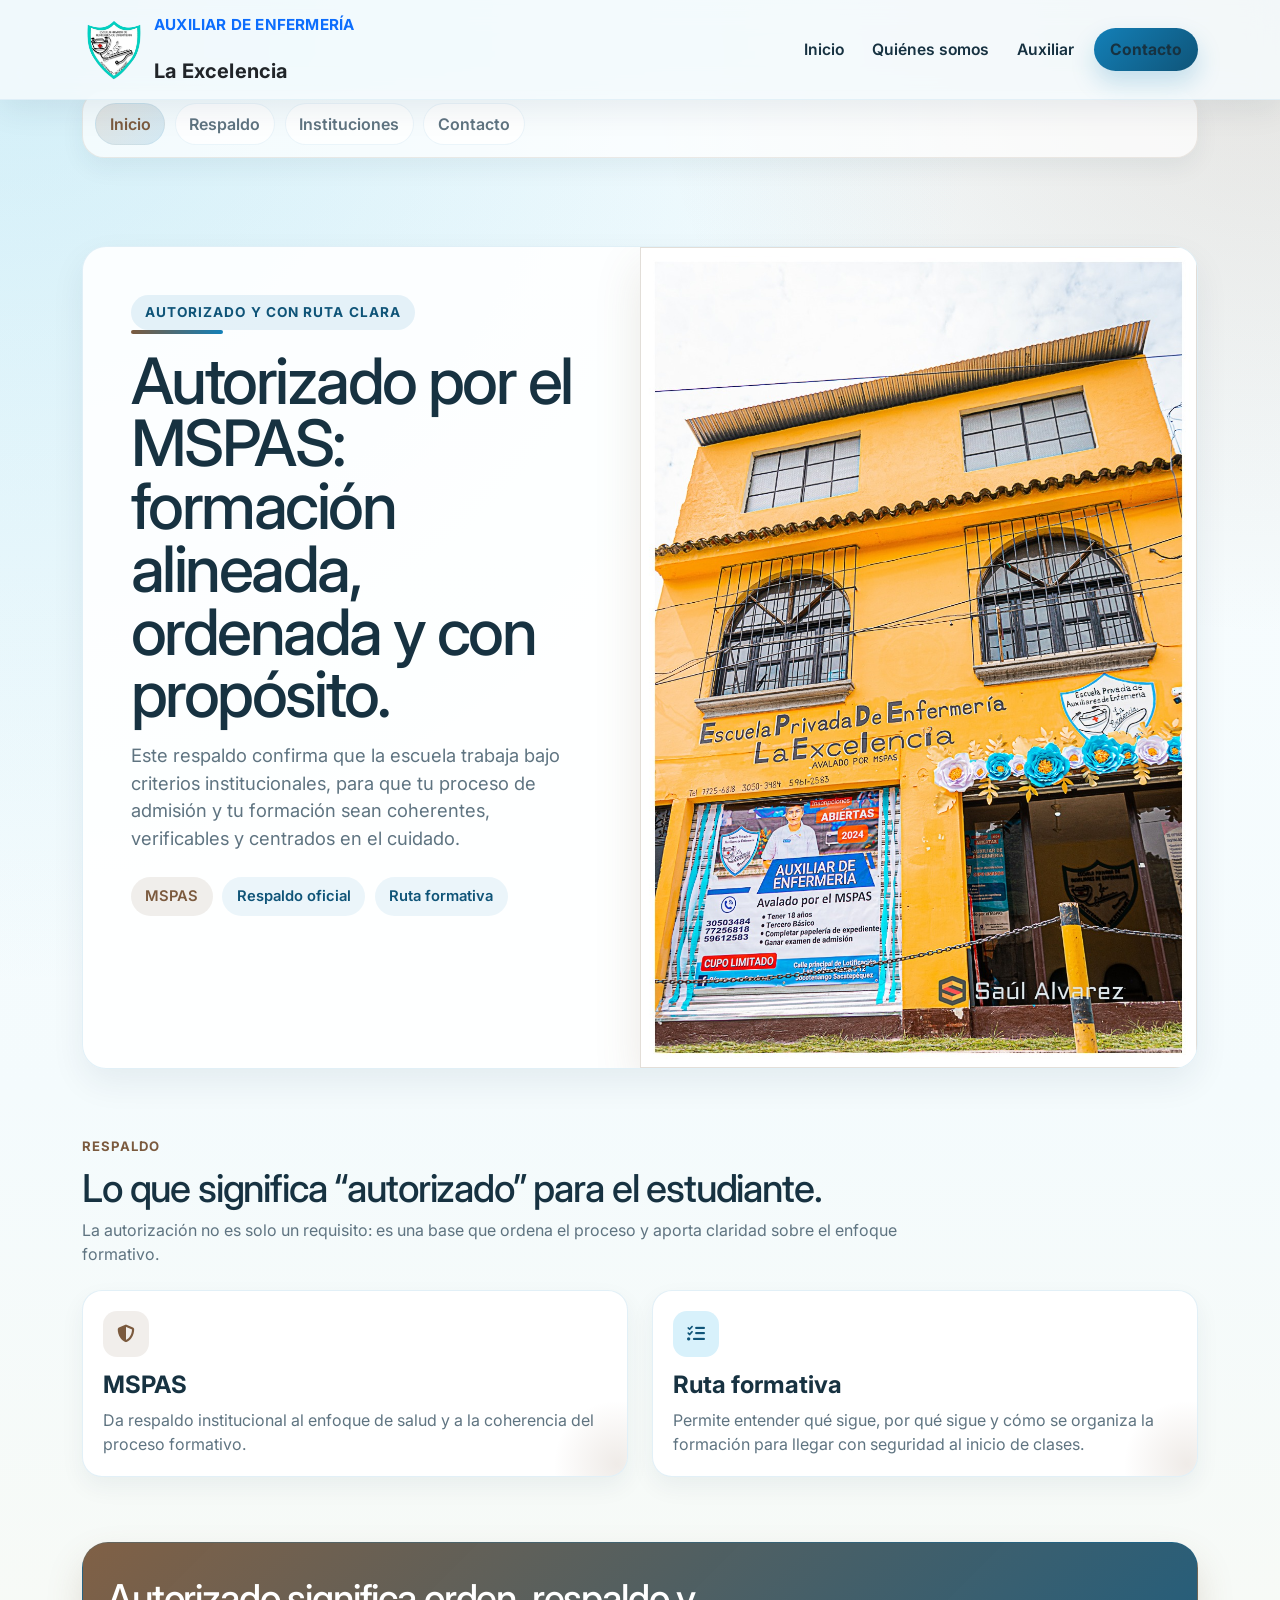
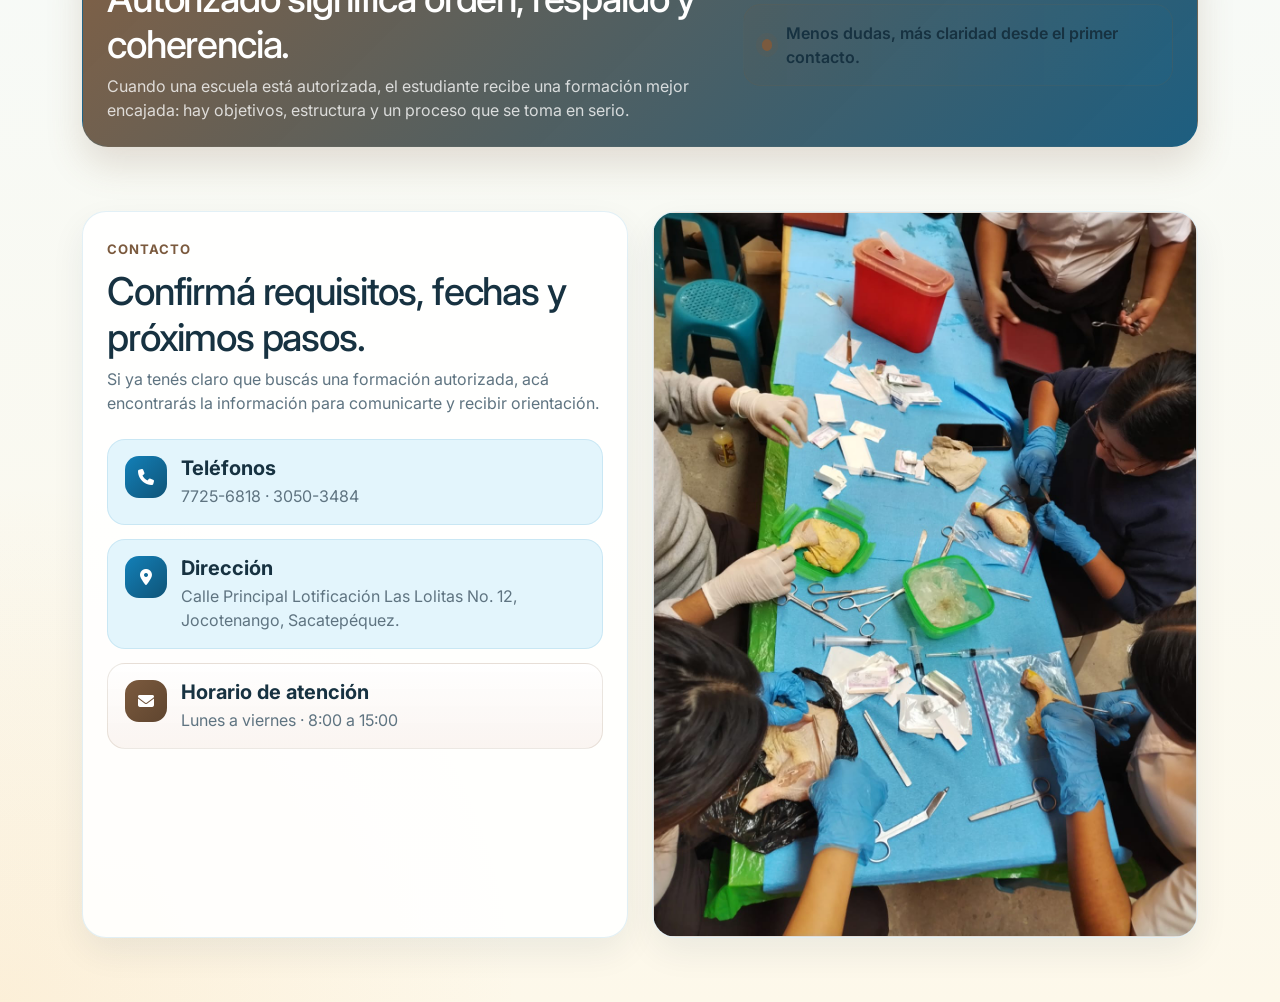
==== pages/autorizado.html @ ec1b969f "first commit" ====
<!DOCTYPE html>
<html lang="es">
<head>
	<meta charset="UTF-8">
	<meta name="viewport" content="width=device-width, initial-scale=1.0">
	<title>Autorizado | La Excelencia</title>
	<link rel="stylesheet" href="https://cdnjs.cloudflare.com/ajax/libs/font-awesome/6.5.1/css/all.min.css">
	<link rel="preconnect" href="https://fonts.googleapis.com">
	<link rel="preconnect" href="https://fonts.gstatic.com" crossorigin>
	<link href="https://fonts.googleapis.com/css2?family=Inter:wght@400;500;600;700;800&display=swap" rel="stylesheet">
	<link href="https://cdn.jsdelivr.net/npm/bootstrap@5.3.8/dist/css/bootstrap.min.css" rel="stylesheet">
	<link rel="stylesheet" href="../assets/css/index.css">
</head>
<body>
<nav class="navbar navbar-expand-lg navbar-light fixed-top">
	<div class="container">
		<a class="navbar-brand d-flex align-items-center text-dark fw-bold" href="../index.html">
			<img src="../assets/img/logo.png" alt="Logo" class="me-2 logo-navbar">
			<div class="lh-sm"><span class="brand-copy d-block text-uppercase text-primary">Auxiliar de Enfermería</span><br>La Excelencia</div>
		</a>
		<button class="navbar-toggler" type="button" data-bs-toggle="collapse" data-bs-target="#menuPrincipal" aria-controls="menuPrincipal" aria-expanded="false" aria-label="Abrir menú"><span class="navbar-toggler-icon"></span></button>
		<div class="collapse navbar-collapse" id="menuPrincipal">
			<ul class="navbar-nav mb-2 mb-lg-0 ms-auto">
				<li class="nav-item"><a class="nav-link" href="../index.html">Inicio</a></li>
				<li class="nav-item"><a class="nav-link" href="quienes-somos.html">Quiénes somos</a></li>
				<li class="nav-item"><a class="nav-link" href="auxiliar.html">Auxiliar</a></li>
				<li class="nav-item"><a class="nav-link btn btn-primary text-white px-3" href="contacto.html">Contacto</a></li>
			</ul>
		</div>
	</div>
</nav>

<main>
	<section class="page-nav">
		<div class="container">
			<nav class="nav flex-wrap">
				<a class="nav-link active" href="#inicio">Inicio</a>
				<a class="nav-link" href="#respaldo">Respaldo</a>
				<a class="nav-link" href="#instituciones">Instituciones</a>
				<a class="nav-link" href="#contacto">Contacto</a>
			</nav>
		</div>
	</section>


	<section class="hero-section" id="inicio">
		<div class="container">
			<div class="card-soft">
				<div class="row g-0 align-items-stretch">
					<div class="col-lg-6 p-4 p-lg-5">
						<span class="eyebrow">Autorizado y con ruta clara</span>
						<div class="accent-line"></div>
						<h1 class="hero-title mt-3">Autorizado por el MSPAS: formación alineada, ordenada y con propósito.</h1>
						<p class="hero-lead mb-4">Este respaldo confirma que la escuela trabaja bajo criterios institucionales, para que tu proceso de admisión y tu formación sean coherentes, verificables y centrados en el cuidado.</p>
						<div class="pill-row">
							<span class="pill pill--cafe">MSPAS</span>
							<span class="pill">Respaldo oficial</span>
							<span class="pill">Ruta formativa</span>
						</div>
					</div>
					<div class="col-lg-6">
						<div class="image-card h-100">
							<img src="../assets/img/fachada-escuela-privada-de-enfermeria-la-excelencia.jpg" alt="Fachada de la Escuela La Excelencia" class="section-image hero-image--accent">
						</div>
					</div>
				</div>
			</div>
		</div>
	</section>

<section class="section-block section-block--tight" id="respaldo">
		<div class="container">
			<div class="section-note mb-4">
				<span class="section-kicker section-kicker--cafe">Respaldo</span>
				<h2 class="section-title mt-2">Lo que significa “autorizado” para el estudiante.</h2>
				<p class="text-soft mb-0">La autorización no es solo un requisito: es una base que ordena el proceso y aporta claridad sobre el enfoque formativo.</p>
			</div>
			<div class="row g-4 align-items-stretch">
				<div class="col-lg-6">
					<div class="feature-card h-100">
						<div class="feature-icon feature-icon--cafe"><i class="fa-solid fa-shield-halved"></i></div>
						<h2 class="h4 fw-bold">MSPAS</h2>
						<p class="text-soft mb-0">Da respaldo institucional al enfoque de salud y a la coherencia del proceso formativo.</p>
					</div>
				</div>
				<div class="col-lg-6">
					<div class="feature-card h-100">
						<div class="feature-icon"><i class="fa-solid fa-list-check"></i></div>
						<h2 class="h4 fw-bold">Ruta formativa</h2>
						<p class="text-soft mb-0">Permite entender qué sigue, por qué sigue y cómo se organiza la formación para llegar con seguridad al inicio de clases.</p>
					</div>
				</div>
			</div>
		</div>
	</section>


	<section class="section-block pt-0" id="instituciones">
		<div class="container">
			<div class="card-soft info-banner info-banner--cafe">
				<div class="row g-4 align-items-center">
					<div class="col-lg-7">
						<h2 class="section-title text-white mt-2">Autorizado significa orden, respaldo y coherencia.</h2>
						<p class="text-soft mb-0">Cuando una escuela está autorizada, el estudiante recibe una formación mejor encajada: hay objetivos, estructura y un proceso que se toma en serio.</p>
					</div>
					<div class="col-lg-5">
						<div class="career-band">
							<span class="career-band__mark"></span>
							<span class="career-band__text">Menos dudas, más claridad desde el primer contacto.</span>
						</div>
					</div>
				</div>
			</div>
		</div>

	</section>

	<section class="section-block pt-0" id="contacto">
		<div class="container">
			<div class="row g-4 align-items-stretch">
				<div class="col-lg-6">
					<div class="card-soft h-100">
						<div class="card-body">
							<span class="section-kicker section-kicker--cafe">Contacto</span>
							<h2 class="section-title mt-2">Confirmá requisitos, fechas y próximos pasos.</h2>
							<p class="text-soft mb-4">Si ya tenés claro que buscás una formación autorizada, acá encontrarás la información para comunicarte y recibir orientación.</p>
							<div class="timeline-list">
								<div class="timeline-item">
									<div class="timeline-step"><i class="fa-solid fa-phone"></i></div>
									<div>
										<h2 class="h5 fw-bold mb-1">Teléfonos</h2>
										<p class="text-soft mb-0">7725-6818 · 3050-3484</p>
									</div>
								</div>
								<div class="timeline-item">
									<div class="timeline-step"><i class="fa-solid fa-location-dot"></i></div>
									<div>
										<h2 class="h5 fw-bold mb-1">Dirección</h2>
										<p class="text-soft mb-0">Calle Principal Lotificación Las Lolitas No. 12, Jocotenango, Sacatepéquez.</p>
									</div>
								</div>
								<div class="timeline-item timeline-item--cafe">
									<div class="timeline-step timeline-step--cafe"><i class="fa-solid fa-envelope"></i></div>
									<div>
										<h2 class="h5 fw-bold mb-1">Horario de atención</h2>
										<p class="text-soft mb-0">Lunes a viernes · 8:00 a 15:00</p>
									</div>
								</div>
							</div>
						</div>
					</div>
				</div>
				<div class="col-lg-6">
					<div class="card-soft h-100">
						<img src="../assets/img/banner_5.jpg" alt="Escuela La Excelencia" class="section-image hero-image--accent">
					</div>
				</div>
			</div>
		</div>
	</section>
</main>

<script src="https://cdn.jsdelivr.net/npm/bootstrap@5.3.8/dist/js/bootstrap.bundle.min.js"></script>
<script src="../assets/js/main.js"></script>
</body>
</html>
---- assets/css/index.css ----
:root {
  --page-bg: #f4fbfd;
  --surface: rgba(255, 255, 255, 0.84);
  --surface-strong: #ffffff;
  --brand: #1380b8;
  --brand-dark: #0f5478;
  --brand-soft: #d8f1fb;
  --cafe: #7b5a3e;
  --cafe-soft: rgba(123, 90, 62, 0.1);
  --accent: #f2a23a;
  --text: #173241;
  --muted: #5f7481;
  --border: rgba(19, 128, 184, 0.12);
  --shadow: 0 24px 60px rgba(14, 51, 73, 0.12);
}

html {
  scroll-behavior: smooth;
}

body {
  padding-top: 82px;
  margin: 0;
  color: var(--text);
  background:
    radial-gradient(circle at top left, rgba(108, 201, 230, 0.28), transparent 34%),
    radial-gradient(circle at top right, rgba(123, 90, 62, 0.16), transparent 22%),
    radial-gradient(circle at bottom left, rgba(242, 162, 58, 0.1), transparent 18%),
    linear-gradient(180deg, #f8fdff 0%, var(--page-bg) 42%, #fdf8ea 100%);
  font-family: 'Inter', sans-serif;
}

.navbar {
  padding-top: 10px;
  padding-bottom: 10px;
  background: rgba(245, 251, 253, 0.86);
  backdrop-filter: blur(14px);
  border-bottom: 1px solid rgba(19, 128, 184, 0.08);
  box-shadow: 0 10px 30px rgba(13, 48, 68, 0.08);
}

.navbar.navbar-scrolled {
  box-shadow: 0 16px 40px rgba(13, 48, 68, 0.14);
}

.logo-navbar {
  height: 64px;
  width: auto;
}

.navbar-brand {
  margin-left: 0;
  letter-spacing: 0.2px;
}

.navbar-brand .brand-copy {
  font-size: 0.95rem;
}

.navbar-brand .brand-sub {
  font-size: 0.78rem;
  margin-top: -0.1rem;
  letter-spacing: 0.2px;
}

.navbar-nav {
  align-items: center;
  gap: 0.75rem;
}

.navbar-nav .nav-item {
  margin: 0;
}

.navbar-nav .nav-link {
  font-size: 0.98rem;
  font-weight: 600;
  color: var(--text) !important;
  border-radius: 999px;
  padding: 0.6rem 1rem;
  transition: background-color 0.2s ease, color 0.2s ease, transform 0.2s ease;
}

.navbar-nav .nav-link:hover {
  background-color: rgba(19, 128, 184, 0.08);
  transform: translateY(-1px);
  text-decoration: none;
}

.navbar-nav .nav-link.active,
.navbar-nav .nav-link[aria-current="page"],
.page-nav .nav-link.active {
  background: linear-gradient(135deg, rgba(123, 90, 62, 0.14), rgba(19, 128, 184, 0.14));
  color: var(--cafe) !important;
}

.navbar-nav .btn {
  margin-left: 0;
  font-size: 0.98rem;
  font-weight: 700;
  background: linear-gradient(135deg, var(--brand), var(--brand-dark));
  border: none;
  box-shadow: 0 12px 24px rgba(19, 128, 184, 0.22);
}

.navbar-nav .btn:hover {
  background: linear-gradient(135deg, #0f6fa0, #0d4564);
}

.hero-section {
  padding: 4rem 0 2rem;
}

.page-nav {
  position: relative;
  z-index: 1;
  margin: 0.5rem 0 1.5rem;
  padding: 0;
  background: transparent;
  border-bottom: 0;
}

.page-nav .nav {
  gap: 0.6rem;
  padding: 0.75rem;
  border: 1px solid rgba(123, 90, 62, 0.12);
  border-radius: 22px;
  background: rgba(255, 255, 255, 0.7);
  box-shadow: 0 10px 24px rgba(13, 48, 68, 0.06);
  overflow-x: auto;
}

.page-nav .nav-link {
  border-radius: 999px;
  padding: 0.5rem 0.85rem;
  color: var(--muted);
  font-weight: 600;
  background: rgba(255, 255, 255, 0.8);
  border: 1px solid rgba(19, 128, 184, 0.08);
  white-space: nowrap;
}

.page-nav .nav-link:hover {
  background: rgba(123, 90, 62, 0.08);
  color: var(--cafe);
}

.eyebrow {
  display: inline-flex;
  align-items: center;
  gap: 0.5rem;
  padding: 0.45rem 0.85rem;
  border-radius: 999px;
  background: rgba(19, 128, 184, 0.1);
  color: var(--brand-dark);
  font-size: 0.85rem;
  font-weight: 700;
  letter-spacing: 0.08em;
  text-transform: uppercase;
}

.hero-title {
  font-size: clamp(2.2rem, 5vw, 4.5rem);
  line-height: 0.98;
  letter-spacing: -0.04em;
  margin: 0.9rem 0 1rem;
}

.hero-lead {
  font-size: clamp(1rem, 2vw, 1.15rem);
  color: var(--muted);
  max-width: 42rem;
}

.section-shell {
  position: relative;
  padding: 1.5rem;
  border: 1px solid var(--border);
  border-radius: 28px;
  background: var(--surface);
  box-shadow: var(--shadow);
  overflow: hidden;
}

.section-shell::before {
  content: "";
  position: absolute;
  inset: auto -20% -35% auto;
  width: 16rem;
  height: 16rem;
  border-radius: 50%;
  background: radial-gradient(circle, rgba(19, 128, 184, 0.16), transparent 68%);
  pointer-events: none;
}

.accent-line {
  width: 92px;
  height: 4px;
  border-radius: 999px;
  background: linear-gradient(90deg, var(--cafe), var(--brand));
  margin-bottom: 1rem;
}

.hero-image {
  border-radius: 22px;
  width: 100%;
  height: 100%;
  object-fit: cover;
  min-height: 420px;
  box-shadow: 0 18px 40px rgba(16, 58, 83, 0.18);
}

.hero-image--accent {
  border: 1px solid rgba(123, 90, 62, 0.2);
  box-shadow: 0 20px 44px rgba(123, 90, 62, 0.14);
}

.mini-card {
  border-radius: 22px;
  border: 1px solid rgba(19, 128, 184, 0.1);
  background: rgba(255, 255, 255, 0.82);
  padding: 1.1rem 1.15rem;
  height: 100%;
}

.mini-card--cafe {
  border-color: rgba(123, 90, 62, 0.16);
  background: linear-gradient(180deg, rgba(255, 255, 255, 0.94), rgba(250, 244, 240, 0.95));
}

.mini-card h3,
.mini-card h4,
.section-title {
  color: var(--text);
}

.section-title {
  font-size: clamp(1.6rem, 3vw, 2.4rem);
  letter-spacing: -0.03em;
  margin-bottom: 0.45rem;
}

.section-kicker {
  color: var(--brand-dark);
  font-weight: 700;
  text-transform: uppercase;
  letter-spacing: 0.08em;
  font-size: 0.82rem;
}

.section-kicker--cafe {
  color: var(--cafe);
}

.text-soft {
  color: var(--muted);
}

.feature-grid {
  display: grid;
  grid-template-columns: repeat(3, minmax(0, 1fr));
  gap: 1rem;
}

.feature-card {
  padding: 1.25rem;
  border-radius: 20px;
  border: 1px solid var(--border);
  background: var(--surface-strong);
  box-shadow: 0 10px 24px rgba(13, 48, 68, 0.06);
  position: relative;
  overflow: hidden;
}

.feature-card::after {
  content: "";
  position: absolute;
  inset: auto -10% -28% auto;
  width: 8rem;
  height: 8rem;
  border-radius: 50%;
  background: radial-gradient(circle, rgba(123, 90, 62, 0.12), transparent 70%);
}

.feature-icon {
  width: 46px;
  height: 46px;
  border-radius: 14px;
  display: inline-flex;
  align-items: center;
  justify-content: center;
  background: var(--brand-soft);
  color: var(--brand-dark);
  font-size: 1.1rem;
  margin-bottom: 0.9rem;
}

.feature-icon--cafe {
  background: var(--cafe-soft);
  color: var(--cafe);
}

.pill-row {
  display: flex;
  flex-wrap: wrap;
  gap: 0.6rem;
}

.pill {
  display: inline-flex;
  align-items: center;
  border-radius: 999px;
  padding: 0.55rem 0.9rem;
  background: rgba(19, 128, 184, 0.08);
  color: var(--brand-dark);
  font-weight: 600;
  font-size: 0.92rem;
}

.pill--cafe {
  background: var(--cafe-soft);
  color: var(--cafe);
}

.section-block {
  padding: 4rem 0;
}

.card-soft {
  border: 1px solid var(--border);
  border-radius: 24px;
  background: rgba(255, 255, 255, 0.88);
  box-shadow: 0 14px 34px rgba(13, 48, 68, 0.07);
  overflow: hidden;
}

.card-soft .card-body {
  padding: 1.5rem;
}

.card-soft img {
  width: 100%;
  height: 100%;
  object-fit: cover;
}

.section-image {
  min-height: 340px;
}

.timeline-list {
  display: grid;
  gap: 0.85rem;
}

.timeline-item {
  display: flex;
  gap: 0.9rem;
  padding: 1rem 1.05rem;
  border-radius: 18px;
  background: rgba(216, 241, 251, 0.72);
  border: 1px solid rgba(19, 128, 184, 0.12);
}

.timeline-item--cafe {
  background: linear-gradient(180deg, rgba(255, 255, 255, 0.94), rgba(250, 244, 240, 0.96));
  border-color: rgba(123, 90, 62, 0.14);
}

.timeline-step {
  width: 42px;
  height: 42px;
  border-radius: 14px;
  flex: 0 0 42px;
  display: inline-flex;
  align-items: center;
  justify-content: center;
  background: linear-gradient(135deg, var(--brand), var(--brand-dark));
  color: white;
  font-weight: 700;
}

.timeline-step--cafe {
  background: linear-gradient(135deg, var(--cafe), #5f452f);
}

.check-list {
  list-style: none;
  padding: 0;
  margin: 0;
  display: grid;
  gap: 0.8rem;
}

.check-list li {
  position: relative;
  padding-left: 1.65rem;
  color: var(--text);
}

.check-list li::before {
  content: "\f00c";
  font-family: "Font Awesome 6 Free";
  font-weight: 900;
  position: absolute;
  left: 0;
  top: 0.1rem;
  color: var(--brand);
}

.info-banner {
  border-radius: 26px;
  background: linear-gradient(135deg, rgba(19, 128, 184, 0.95), rgba(15, 84, 120, 0.93));
  color: white;
  padding: 1.5rem;
  box-shadow: 0 18px 36px rgba(19, 128, 184, 0.22);
}

.info-banner--cafe {
  background: linear-gradient(135deg, rgba(123, 90, 62, 0.96), rgba(15, 84, 120, 0.94));
  box-shadow: 0 18px 36px rgba(123, 90, 62, 0.18);
}

.info-banner .text-soft {
  color: rgba(255, 255, 255, 0.78);
}

.story-grid {
  display: grid;
  gap: 1rem;
}

.story-tile {
  padding: 1.05rem 1.1rem;
  border-radius: 18px;
  border: 1px solid rgba(123, 90, 62, 0.12);
  background: linear-gradient(180deg, rgba(255,255,255,0.96), rgba(250,245,241,0.98));
}

.story-tile h3 {
  font-size: 1rem;
  margin-bottom: 0.35rem;
}

.story-tile p {
  margin-bottom: 0;
  color: var(--muted);
}

.career-band {
  display: flex;
  align-items: center;
  gap: 0.85rem;
  padding: 1rem 1.1rem;
  border-radius: 18px;
  border: 1px solid rgba(123, 90, 62, 0.14);
  background: linear-gradient(90deg, rgba(123, 90, 62, 0.08), rgba(19, 128, 184, 0.06));
}

.career-band__mark {
  width: 12px;
  height: 12px;
  border-radius: 50%;
  background: var(--cafe);
  box-shadow: 0 0 0 6px rgba(123, 90, 62, 0.12);
}

.career-band__text {
  font-weight: 600;
  color: var(--text);
}

.section-block--tight {
  padding-top: 2rem;
}

.section-block--spacious {
  padding-top: 5rem;
}

.section-note {
  max-width: 52rem;
}

.image-card {
  display: block;
}

.banner-img {
  height: 520px;
  object-fit: cover;
  display: block;
}

@media (max-width: 991px) {
  .feature-grid {
    grid-template-columns: 1fr;
  }

  .hero-image {
    min-height: 320px;
  }
}

@media (max-width: 768px) {
  body {
    padding-top: 76px;
  }

  .hero-section {
    padding-top: 2.5rem;
  }

  .section-shell {
    padding: 1rem;
    border-radius: 22px;
  }

  .section-block {
    padding: 2.75rem 0;
  }

  .banner-img {
    height: 260px;
  }

  .logo-navbar {
    height: 54px;
  }

  .navbar-nav {
    align-items: stretch;
    gap: 0.35rem;
    padding-top: 0.75rem;
  }

  .navbar-nav .nav-link {
    padding: 0.7rem 0.95rem;
  }

  .page-nav .nav {
    padding: 0.6rem;
  }

  .page-nav .nav-link {
    font-size: 0.92rem;
  }
}

.footer-custom {
  background: #113247;
  font-family: 'Inter', sans-serif;
}

.footer-logo {
  height: 78px;
}

.footer-divider {
  position: relative;
}

@media (min-width: 992px) {
  .footer-divider::before,
  .footer-divider::after {
    content: "";
    position: absolute;
    top: 10%;
    width: 1px;
    height: 80%;
    background-color: rgba(255,255,255,0.25);
  }

  .footer-divider::before {
    left: -25px;
  }

  .footer-divider::after {
    right: -25px;
  }
}

.footer-line {
  border-color: rgba(255,255,255,0.16);
}

.social-icon {
  width: 42px;
  height: 42px;
  background-color: white;
  color: var(--brand-dark);
  border-radius: 50%;
  display: inline-flex;
  align-items: center;
  justify-content: center;
  font-size: 20px;
  text-decoration: none;
}

.social-icon:hover {
  background-color: #edf6fb;
}

.separator-img {
  display: block;
  margin-left: auto;
  margin-right: auto;
  max-width: 220px;
  width: 100%;
  opacity: 0.95;
}

.reveal-item {
  opacity: 0;
  transform: translateY(14px);
  transition: opacity 0.55s ease, transform 0.55s ease;
  will-change: opacity, transform;
}

.reveal-item.is-visible {
  opacity: 1;
  transform: translateY(0);
}

@media (prefers-reduced-motion: reduce) {
  html {
    scroll-behavior: auto;
  }

  .reveal-item {
    opacity: 1;
    transform: none;
    transition: none;
  }
}
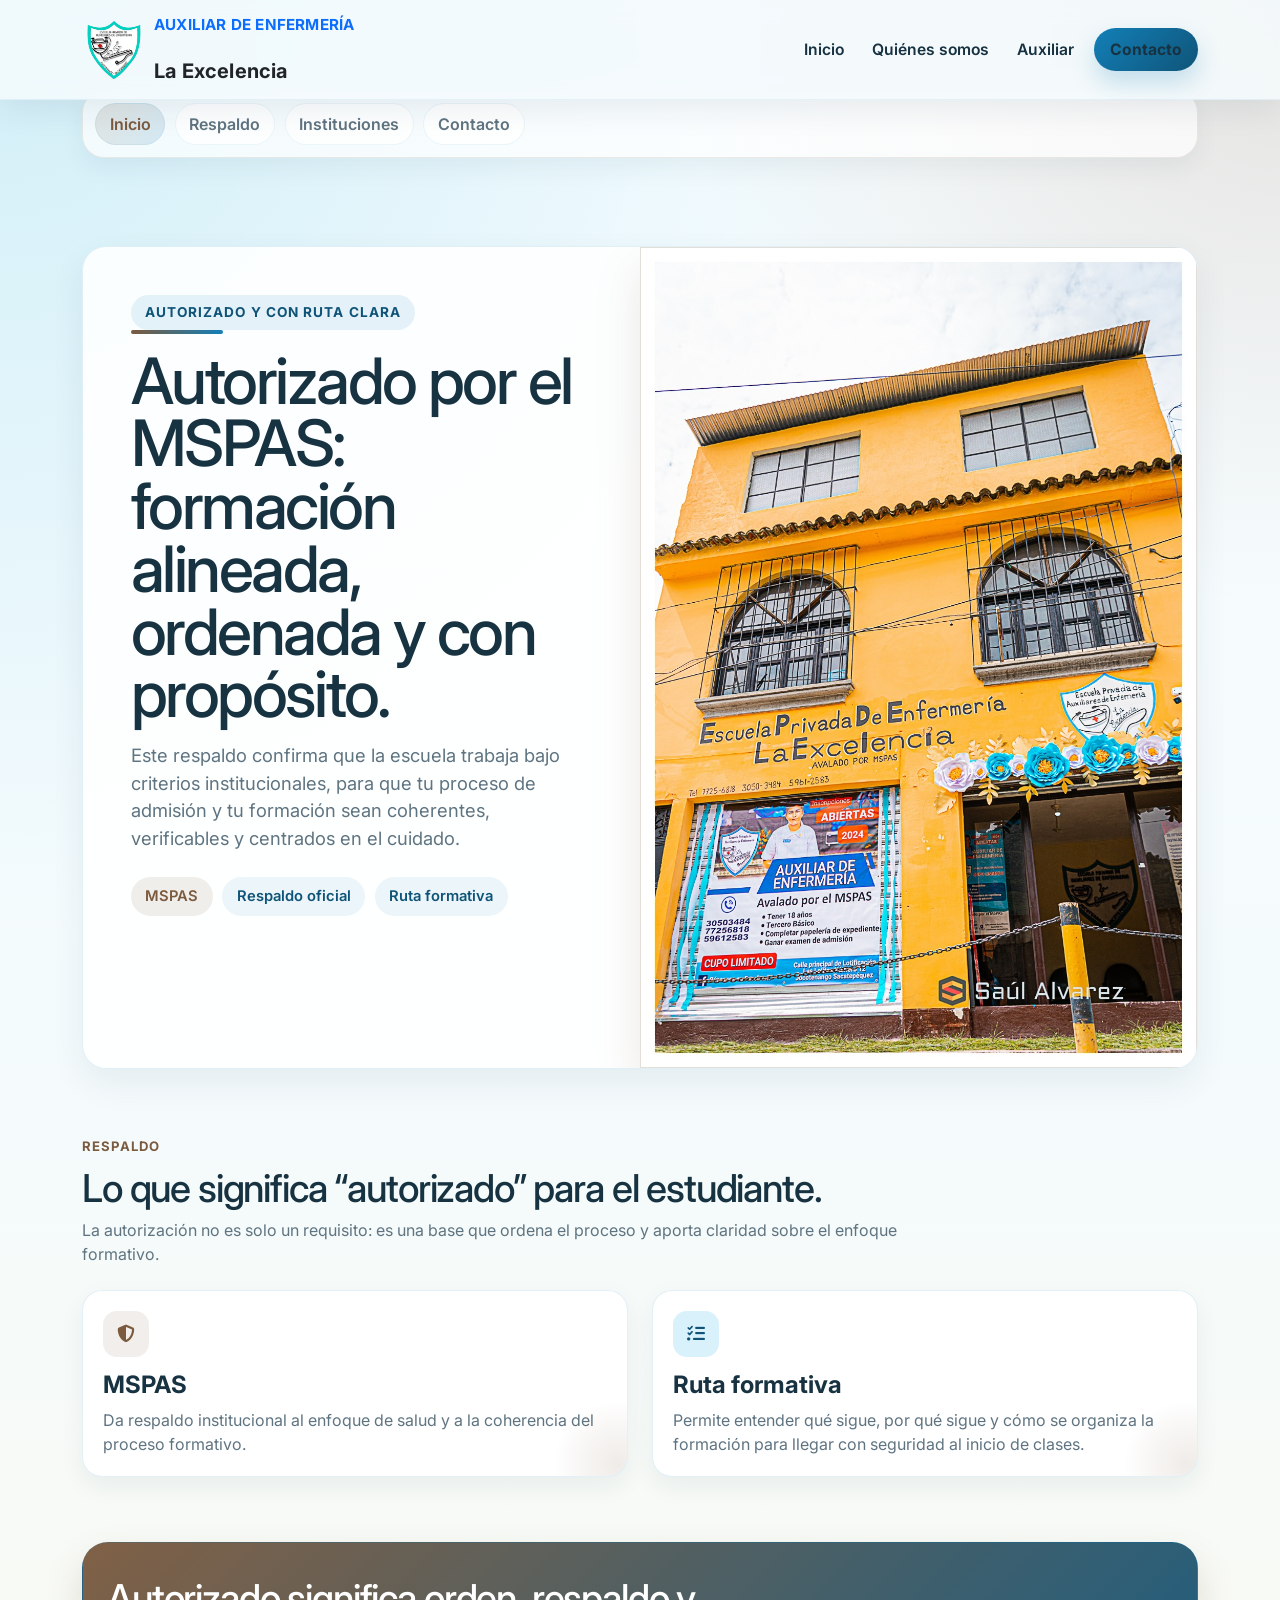
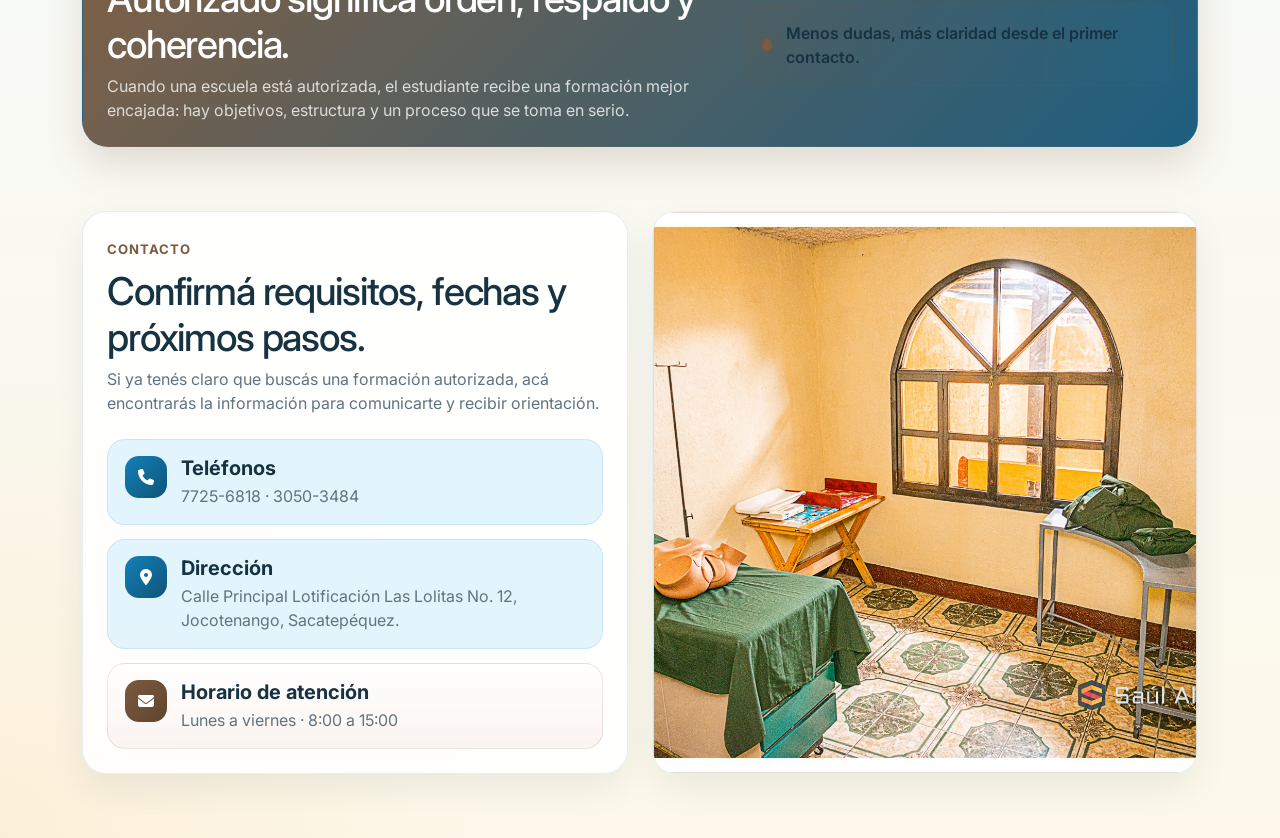
==== commit a58ad39c: "fix: errores varios" ====
--- a/pages/autorizado.html
+++ b/pages/autorizado.html
@@ -152,7 +152,7 @@
 				</div>
 				<div class="col-lg-6">
 					<div class="card-soft h-100">
-						<img src="../assets/img/banner_5.jpg" alt="Escuela La Excelencia" class="section-image hero-image--accent">
+						<img src="../assets/img/sala-de-simulacion-de-ginecobstetricia-y-neonatologia.jpg" alt="Escuela La Excelencia" class="section-image hero-image--accent">
 					</div>
 				</div>
 			</div>
--- a/assets/css/index.css
+++ b/assets/css/index.css
@@ -344,9 +344,23 @@
   object-fit: cover;
 }
 
+/* Para la sección #escuela: evitar que las imágenes “recorten” la mitad */
+#escuela .feature-card .image-card {
+  height: 220px;
+}
+
+#escuela .feature-card .section-image {
+  min-height: 0;
+  height: 100%;
+  object-fit: cover;
+  object-position: center;
+  display: block;
+}
+
 .section-image {
   min-height: 340px;
 }
+
 
 .timeline-list {
   display: grid;
@@ -492,6 +506,48 @@
   display: block;
 }
 
+/* Galería pequeña (imágenes tipo thumbnail) */
+.gallery-grid {
+  display: grid;
+  grid-template-columns: repeat(4, minmax(0, 1fr));
+  gap: 0.75rem;
+}
+
+.gallery-grid--tight {
+  gap: 0.6rem;
+}
+
+.gallery-tile {
+  margin: 0;
+  padding: 0;
+  border-radius: 16px;
+  overflow: hidden;
+  border: 1px solid rgba(19, 128, 184, 0.10);
+  background: rgba(255, 255, 255, 0.6);
+  box-shadow: 0 10px 24px rgba(13, 48, 68, 0.04);
+  aspect-ratio: 1 / 1;
+}
+
+.gallery-img {
+  width: 100%;
+  height: 100%;
+  object-fit: cover;
+  display: block;
+}
+
+@media (max-width: 991px) {
+  .gallery-grid {
+    grid-template-columns: repeat(3, minmax(0, 1fr));
+  }
+}
+
+@media (max-width: 768px) {
+  .gallery-grid {
+    grid-template-columns: repeat(2, minmax(0, 1fr));
+  }
+}
+
+
 @media (max-width: 991px) {
   .feature-grid {
     grid-template-columns: 1fr;
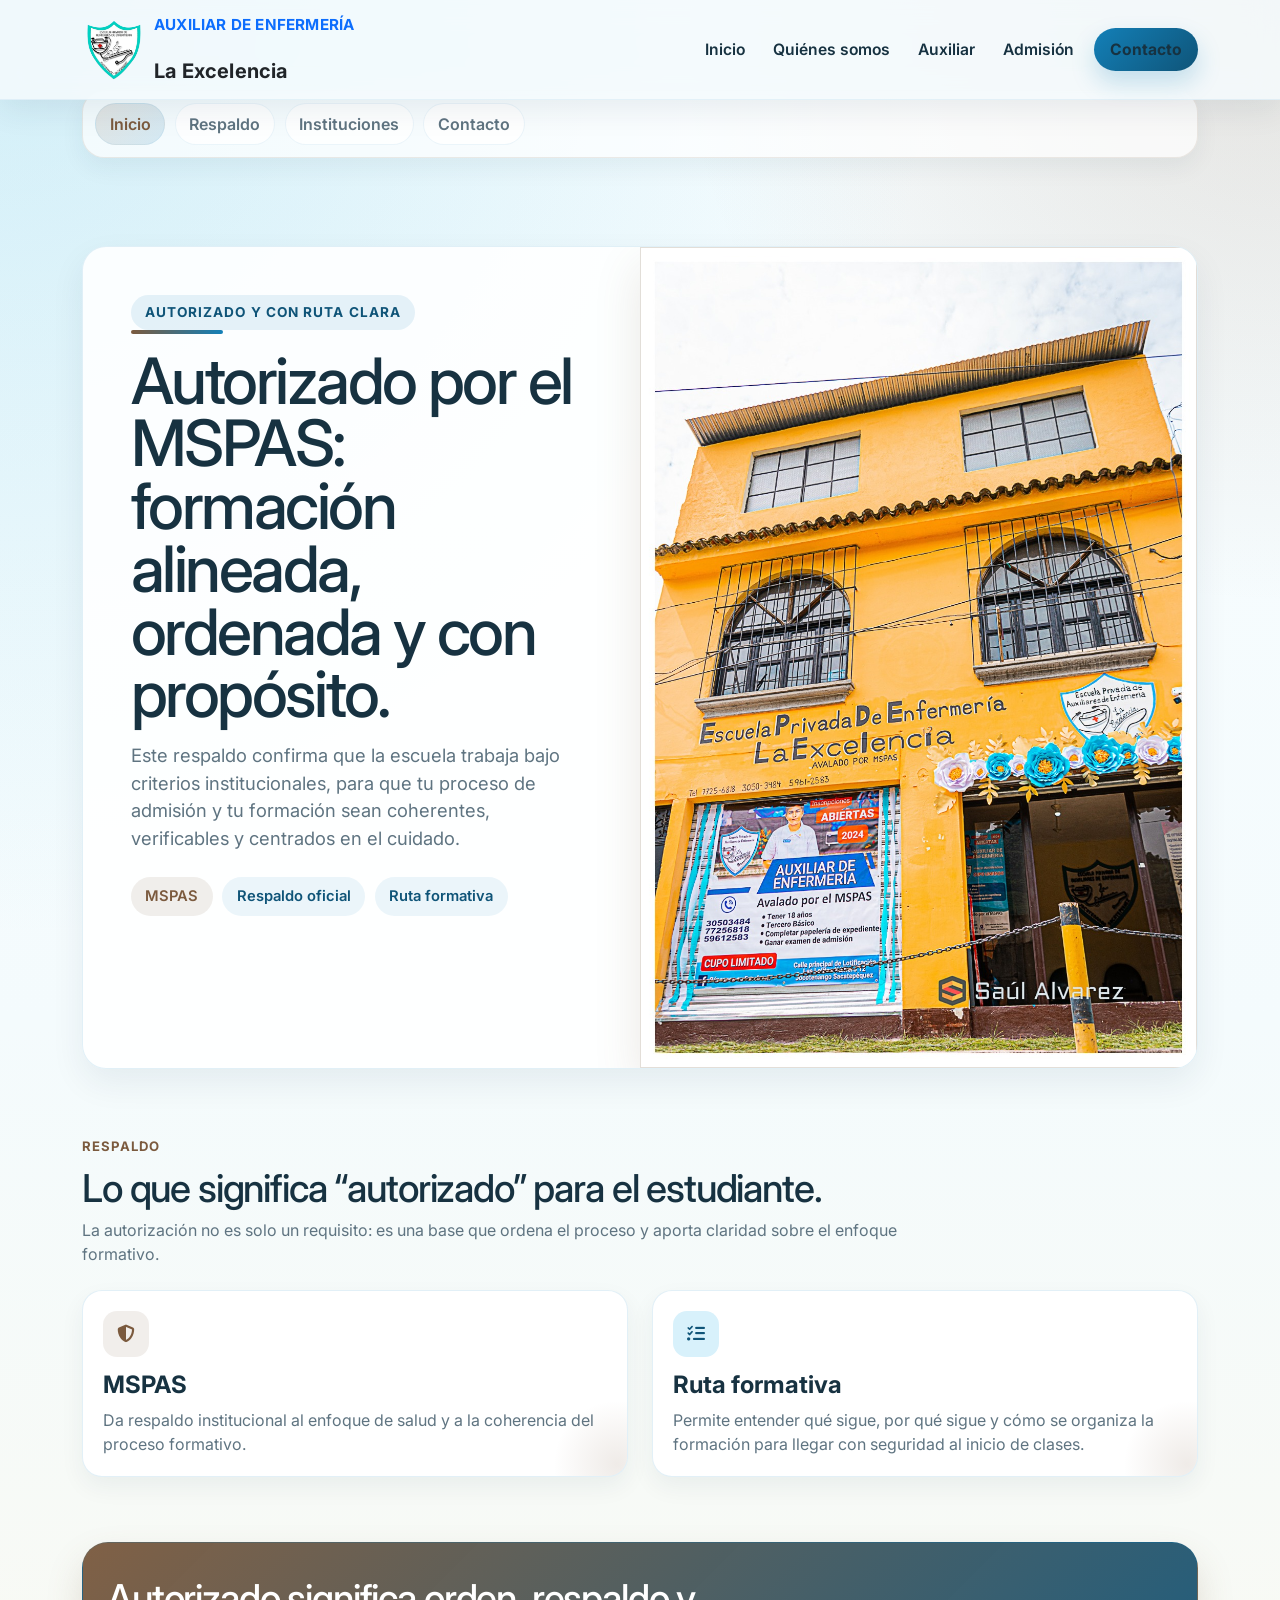
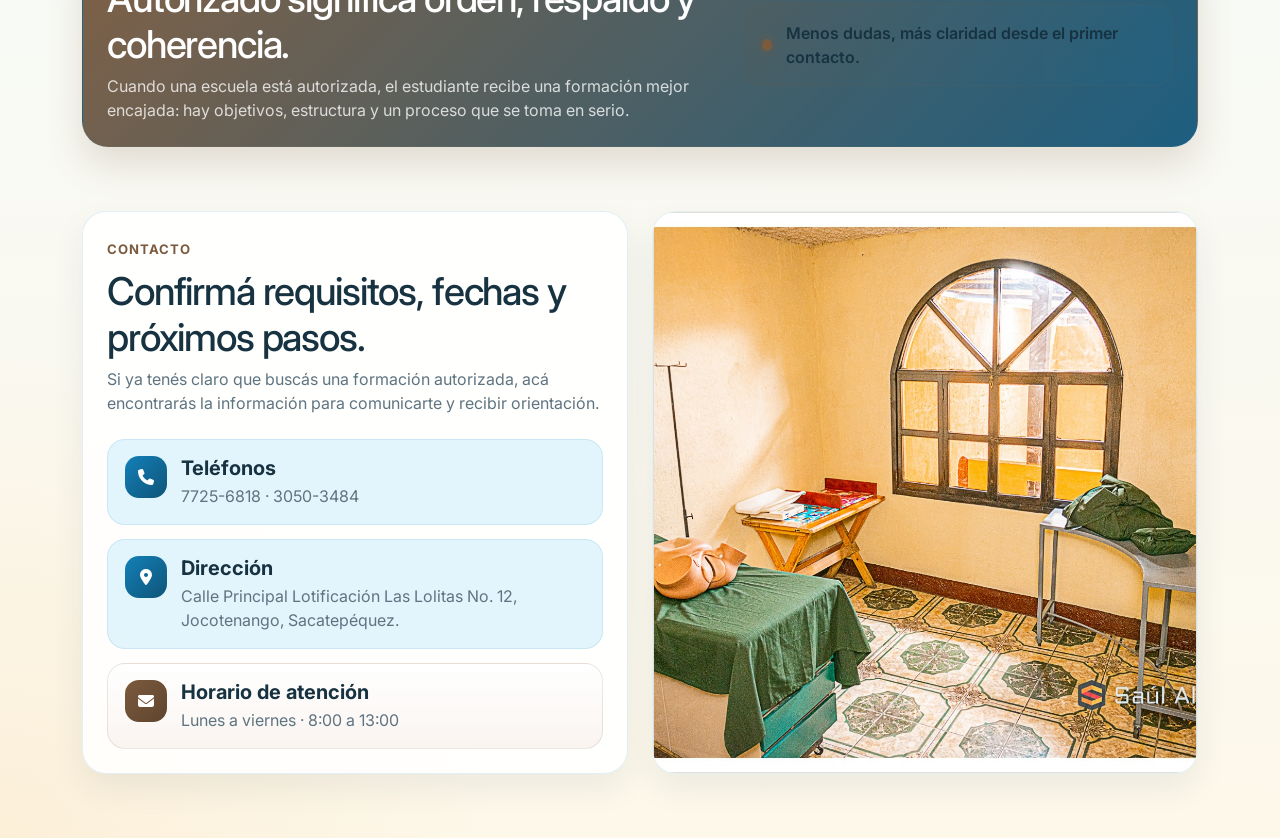
==== commit 77933829: "FIx: new updates" ====
--- a/pages/autorizado.html
+++ b/pages/autorizado.html
@@ -24,7 +24,9 @@
 				<li class="nav-item"><a class="nav-link" href="../index.html">Inicio</a></li>
 				<li class="nav-item"><a class="nav-link" href="quienes-somos.html">Quiénes somos</a></li>
 				<li class="nav-item"><a class="nav-link" href="auxiliar.html">Auxiliar</a></li>
+				<li class="nav-item"><a class="nav-link" href="admision.html">Admisión</a></li>
 				<li class="nav-item"><a class="nav-link btn btn-primary text-white px-3" href="contacto.html">Contacto</a></li>
+
 			</ul>
 		</div>
 	</div>
@@ -143,7 +145,7 @@
 									<div class="timeline-step timeline-step--cafe"><i class="fa-solid fa-envelope"></i></div>
 									<div>
 										<h2 class="h5 fw-bold mb-1">Horario de atención</h2>
-										<p class="text-soft mb-0">Lunes a viernes · 8:00 a 15:00</p>
+                  <p class="text-soft mb-0">Lunes a viernes · 8:00 a 13:00</p>
 									</div>
 								</div>
 							</div>
